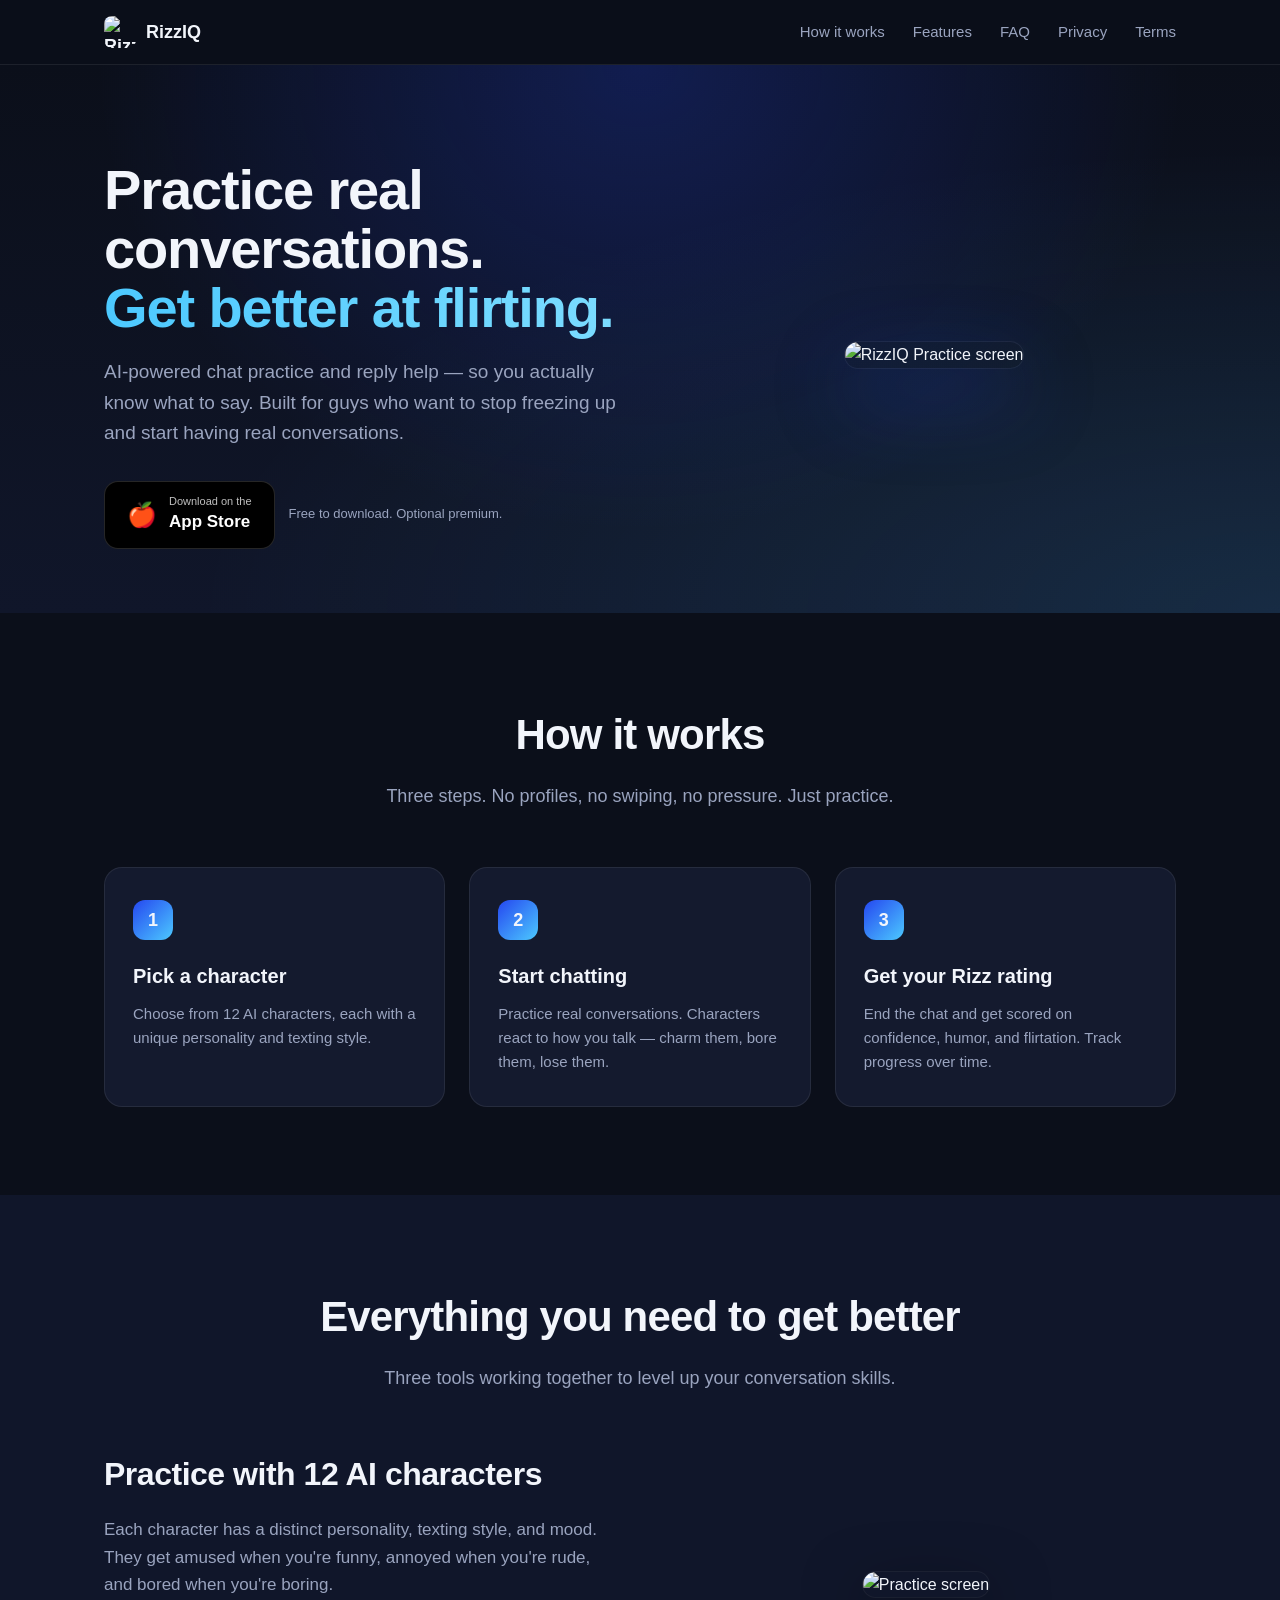
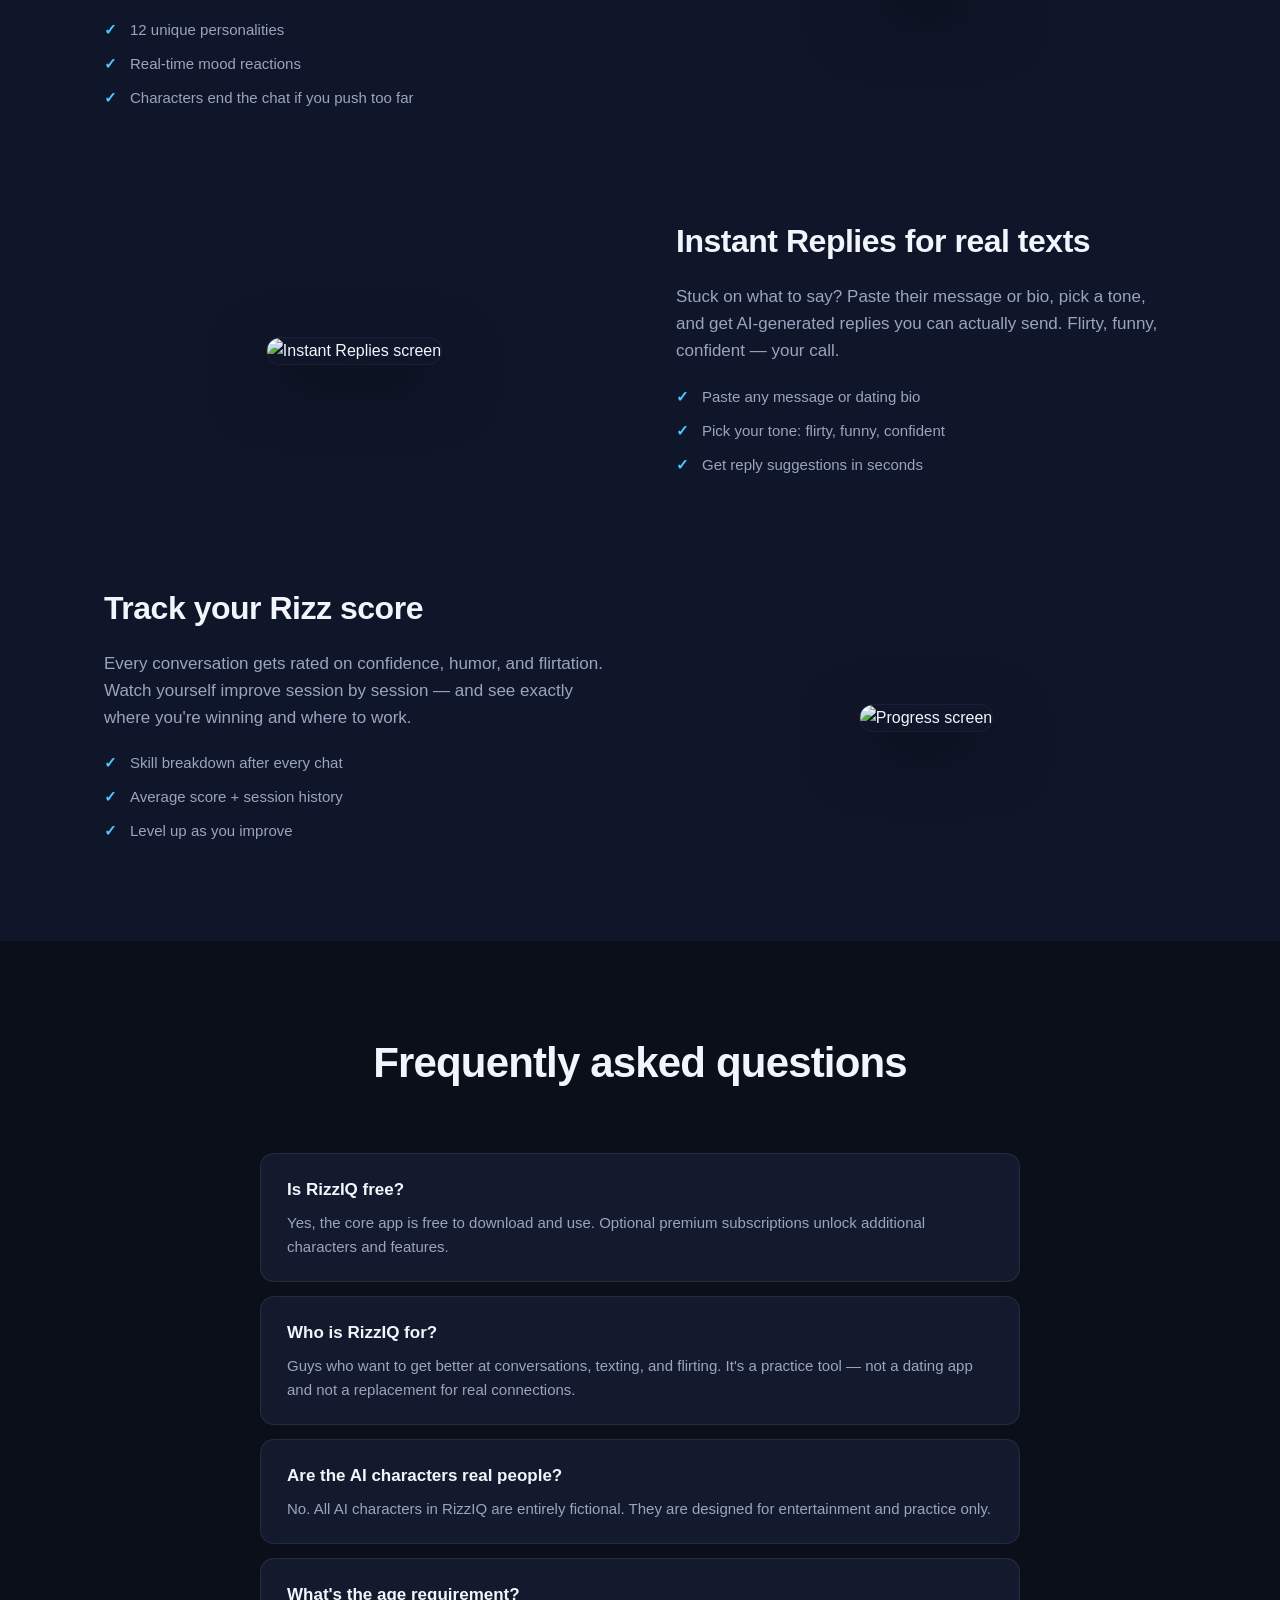
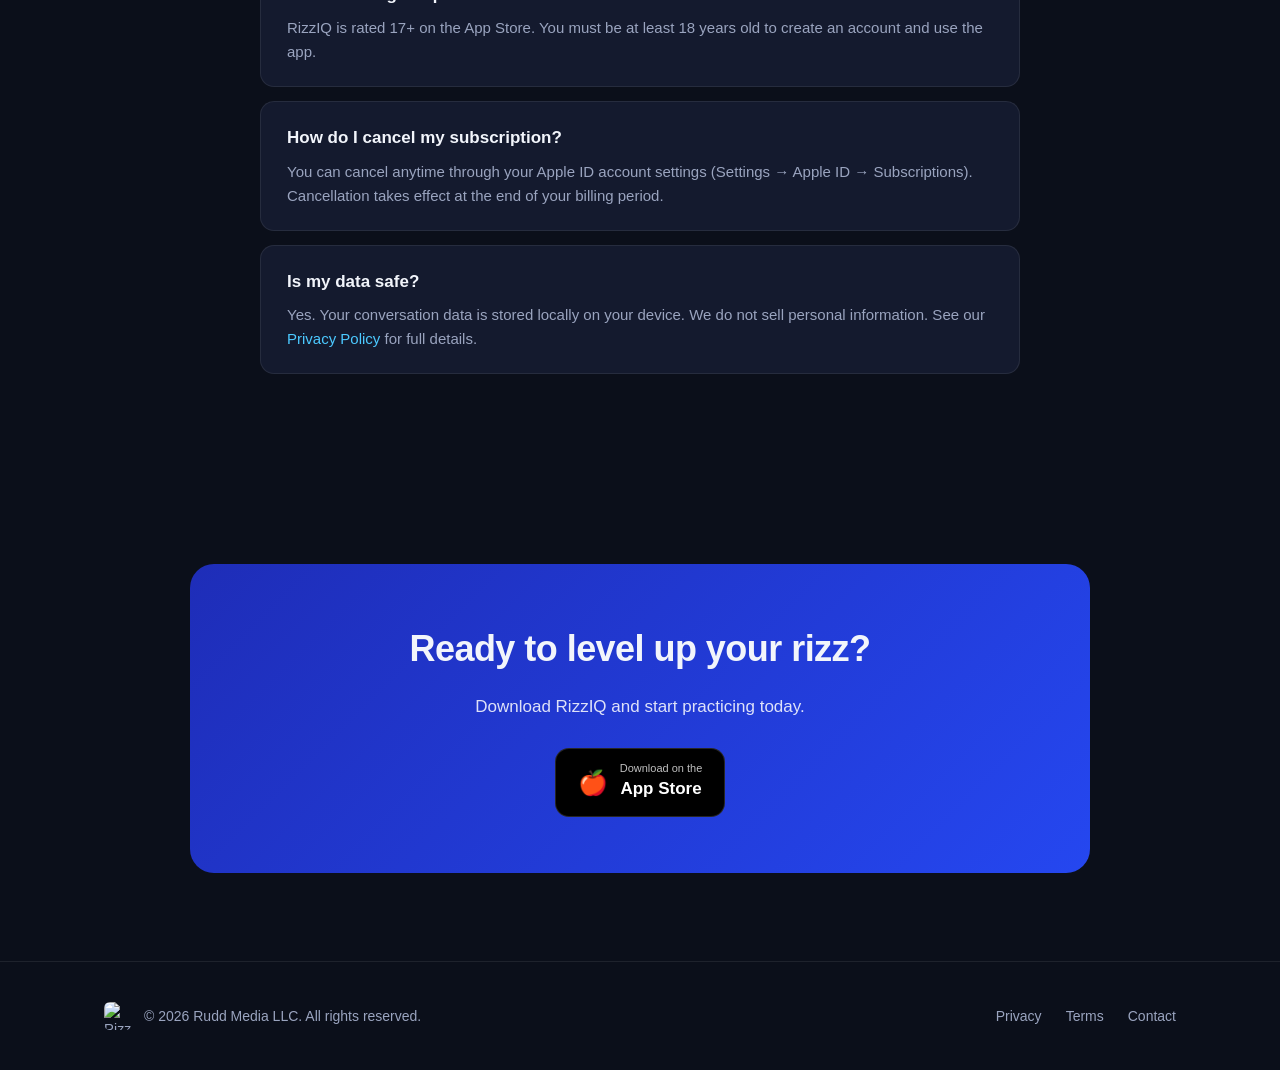
==== index.html @ af9d9a93 "Initial marketing site" ====
<!DOCTYPE html>
<html lang="en">
<head>
<meta charset="UTF-8" />
<meta name="viewport" content="width=device-width, initial-scale=1" />
<title>RizzIQ — Practice Real Conversations</title>
<meta name="description" content="AI-powered chat practice and reply help. Get better at flirting with realistic AI characters that respond like real people." />
<link rel="icon" type="image/png" href="logo.png" />
<link rel="stylesheet" href="styles.css" />
</head>
<body>
<nav class="nav">
  <div class="container nav-inner">
    <a href="/" class="nav-logo"><img src="logo.png" alt="RizzIQ" /> RizzIQ</a>
    <div class="nav-links">
      <a href="#how">How it works</a>
      <a href="#features">Features</a>
      <a href="#faq">FAQ</a>
      <a href="privacy.html">Privacy</a>
      <a href="terms.html">Terms</a>
    </div>
  </div>
</nav>
<section class="hero">
  <div class="container hero-grid">
    <div>
      <h1>Practice real conversations.<br /><span class="accent">Get better at flirting.</span></h1>
      <p class="lead">AI-powered chat practice and reply help — so you actually know what to say. Built for guys who want to stop freezing up and start having real conversations.</p>
      <div class="hero-cta">
        <a href="#" class="btn-appstore" aria-label="Download on the App Store">
          <span class="apple">🍎</span>
          <span><span class="small">Download on the</span><span class="big">App Store</span></span>
        </a>
        <span class="hero-note">Free to download. Optional premium.</span>
      </div>
    </div>
    <div class="hero-phone"><img src="screen-practice.png" alt="RizzIQ Practice screen" /></div>
  </div>
</section>
<section id="how">
  <div class="container">
    <div class="section-head"><h2>How it works</h2><p>Three steps. No profiles, no swiping, no pressure. Just practice.</p></div>
    <div class="steps">
      <div class="step"><div class="step-num">1</div><h3>Pick a character</h3><p>Choose from 12 AI characters, each with a unique personality and texting style.</p></div>
      <div class="step"><div class="step-num">2</div><h3>Start chatting</h3><p>Practice real conversations. Characters react to how you talk — charm them, bore them, lose them.</p></div>
      <div class="step"><div class="step-num">3</div><h3>Get your Rizz rating</h3><p>End the chat and get scored on confidence, humor, and flirtation. Track progress over time.</p></div>
    </div>
  </div>
</section>
<section id="features" class="features-alt">
  <div class="container">
    <div class="section-head"><h2>Everything you need to get better</h2><p>Three tools working together to level up your conversation skills.</p></div>
    <div class="feature-row">
      <div>
        <h3>Practice with 12 AI characters</h3>
        <p>Each character has a distinct personality, texting style, and mood. They get amused when you're funny, annoyed when you're rude, and bored when you're boring.</p>
        <ul><li>12 unique personalities</li><li>Real-time mood reactions</li><li>Characters end the chat if you push too far</li></ul>
      </div>
      <div class="feature-img"><img src="screen-practice.png" alt="Practice screen" /></div>
    </div>
    <div class="feature-row reverse">
      <div>
        <h3>Instant Replies for real texts</h3>
        <p>Stuck on what to say? Paste their message or bio, pick a tone, and get AI-generated replies you can actually send. Flirty, funny, confident — your call.</p>
        <ul><li>Paste any message or dating bio</li><li>Pick your tone: flirty, funny, confident</li><li>Get reply suggestions in seconds</li></ul>
      </div>
      <div class="feature-img"><img src="screen-replies.png" alt="Instant Replies screen" /></div>
    </div>
    <div class="feature-row">
      <div>
        <h3>Track your Rizz score</h3>
        <p>Every conversation gets rated on confidence, humor, and flirtation. Watch yourself improve session by session — and see exactly where you're winning and where to work.</p>
        <ul><li>Skill breakdown after every chat</li><li>Average score + session history</li><li>Level up as you improve</li></ul>
      </div>
      <div class="feature-img"><img src="screen-progress.png" alt="Progress screen" /></div>
    </div>
  </div>
</section>
<section id="faq">
  <div class="container">
    <div class="section-head"><h2>Frequently asked questions</h2></div>
    <div class="faq-list">
      <div class="faq-item"><h4>Is RizzIQ free?</h4><p>Yes, the core app is free to download and use. Optional premium subscriptions unlock additional characters and features.</p></div>
      <div class="faq-item"><h4>Who is RizzIQ for?</h4><p>Guys who want to get better at conversations, texting, and flirting. It's a practice tool — not a dating app and not a replacement for real connections.</p></div>
      <div class="faq-item"><h4>Are the AI characters real people?</h4><p>No. All AI characters in RizzIQ are entirely fictional. They are designed for entertainment and practice only.</p></div>
      <div class="faq-item"><h4>What's the age requirement?</h4><p>RizzIQ is rated 17+ on the App Store. You must be at least 18 years old to create an account and use the app.</p></div>
      <div class="faq-item"><h4>How do I cancel my subscription?</h4><p>You can cancel anytime through your Apple ID account settings (Settings → Apple ID → Subscriptions). Cancellation takes effect at the end of your billing period.</p></div>
      <div class="faq-item"><h4>Is my data safe?</h4><p>Yes. Your conversation data is stored locally on your device. We do not sell personal information. See our <a href="privacy.html">Privacy Policy</a> for full details.</p></div>
    </div>
  </div>
</section>
<section>
  <div class="container">
    <div class="cta-banner">
      <h2>Ready to level up your rizz?</h2>
      <p>Download RizzIQ and start practicing today.</p>
      <a href="#" class="btn-appstore" aria-label="Download on the App Store">
        <span class="apple">🍎</span>
        <span><span class="small">Download on the</span><span class="big">App Store</span></span>
      </a>
    </div>
  </div>
</section>
<footer>
  <div class="container footer-inner">
    <div class="footer-left"><img src="logo.png" alt="RizzIQ" /><span>© 2026 Rudd Media LLC. All rights reserved.</span></div>
    <div class="footer-links"><a href="privacy.html">Privacy</a><a href="terms.html">Terms</a><a href="mailto:jake@ruddmedia.com">Contact</a></div>
  </div>
</footer>
</body>
</html>
---- styles.css ----
:root {
  --bg: #0B0F1A;
  --bg-2: #10162A;
  --deep: #1E2DB8;
  --royal: #2547F0;
  --cyan: #4CC9FF;
  --text: #F2F5FB;
  --muted: #9AA4BF;
  --card: #141A2E;
  --border: rgba(255,255,255,0.08);
  --radius: 18px;
}
* { box-sizing: border-box; margin: 0; padding: 0; }
html { scroll-behavior: smooth; }
body {
  font-family: -apple-system, BlinkMacSystemFont, "Inter", "Segoe UI", Roboto, sans-serif;
  background: var(--bg);
  color: var(--text);
  line-height: 1.6;
  -webkit-font-smoothing: antialiased;
}
a { color: var(--cyan); text-decoration: none; }
a:hover { opacity: 0.85; }
img { max-width: 100%; display: block; }
.container { max-width: 1120px; margin: 0 auto; padding: 0 24px; }
.nav {
  position: sticky; top: 0; z-index: 50;
  background: rgba(11,15,26,0.85);
  backdrop-filter: blur(12px);
  border-bottom: 1px solid var(--border);
}
.nav-inner { display: flex; align-items: center; justify-content: space-between; height: 64px; }
.nav-logo { display: flex; align-items: center; gap: 10px; font-weight: 800; font-size: 18px; color: var(--text); }
.nav-logo img { width: 32px; height: 32px; border-radius: 8px; }
.nav-links { display: flex; gap: 28px; }
.nav-links a { color: var(--muted); font-weight: 500; font-size: 15px; }
.nav-links a:hover { color: var(--text); }
.hero {
  position: relative;
  padding: 96px 0 64px;
  background:
    radial-gradient(ellipse at top, rgba(37,71,240,0.25), transparent 60%),
    radial-gradient(ellipse at bottom right, rgba(76,201,255,0.12), transparent 60%),
    linear-gradient(180deg, var(--bg) 0%, var(--bg-2) 100%);
  overflow: hidden;
}
.hero-grid { display: grid; grid-template-columns: 1.1fr 1fr; gap: 56px; align-items: center; }
.hero h1 { font-size: 56px; line-height: 1.05; font-weight: 800; letter-spacing: -0.02em; margin-bottom: 20px; }
.hero h1 .accent { background: linear-gradient(90deg, var(--cyan), #7BDCFF); -webkit-background-clip: text; background-clip: text; color: transparent; }
.hero p.lead { font-size: 19px; color: var(--muted); margin-bottom: 32px; max-width: 540px; }
.hero-cta { display: flex; gap: 14px; flex-wrap: wrap; align-items: center; }
.btn-appstore { display: inline-flex; align-items: center; gap: 12px; background: #000; color: #fff; padding: 14px 22px; border-radius: 14px; font-weight: 600; font-size: 16px; border: 1px solid rgba(255,255,255,0.15); transition: transform 0.15s ease; }
.btn-appstore:hover { transform: translateY(-2px); opacity: 1; }
.btn-appstore .apple { font-size: 24px; }
.btn-appstore .small { font-size: 11px; font-weight: 400; opacity: 0.75; display: block; line-height: 1; margin-bottom: 2px; }
.btn-appstore .big { font-size: 17px; font-weight: 600; line-height: 1.1; }
.hero-note { color: var(--muted); font-size: 13px; }
.hero-phone { position: relative; display: flex; justify-content: center; }
.hero-phone img { max-height: 620px; border-radius: 32px; box-shadow: 0 30px 80px rgba(37,71,240,0.35), 0 0 0 1px rgba(255,255,255,0.06); }
section { padding: 88px 0; }
.section-head { text-align: center; margin-bottom: 56px; }
.section-head h2 { font-size: 42px; font-weight: 800; letter-spacing: -0.02em; margin-bottom: 14px; }
.section-head p { color: var(--muted); font-size: 18px; max-width: 640px; margin: 0 auto; }
.steps { display: grid; grid-template-columns: repeat(3, 1fr); gap: 24px; }
.step { background: var(--card); border: 1px solid var(--border); border-radius: var(--radius); padding: 32px 28px; }
.step-num { display: inline-flex; align-items: center; justify-content: center; width: 40px; height: 40px; border-radius: 12px; background: linear-gradient(135deg, var(--royal), var(--cyan)); font-weight: 800; font-size: 18px; margin-bottom: 20px; }
.step h3 { font-size: 20px; margin-bottom: 10px; }
.step p { color: var(--muted); font-size: 15px; }
.features-alt { background: var(--bg-2); }
.feature-row { display: grid; grid-template-columns: 1fr 1fr; gap: 72px; align-items: center; margin-bottom: 96px; }
.feature-row:last-child { margin-bottom: 0; }
.feature-row.reverse { direction: rtl; }
.feature-row.reverse > * { direction: ltr; }
.feature-row h3 { font-size: 32px; font-weight: 800; letter-spacing: -0.015em; margin-bottom: 16px; }
.feature-row p { color: var(--muted); font-size: 17px; margin-bottom: 12px; }
.feature-row ul { list-style: none; margin-top: 20px; }
.feature-row ul li { color: var(--muted); font-size: 15px; padding-left: 26px; position: relative; margin-bottom: 10px; }
.feature-row ul li::before { content: '✓'; color: var(--cyan); font-weight: 700; position: absolute; left: 0; }
.feature-img { display: flex; justify-content: center; }
.feature-img img { max-height: 560px; border-radius: 26px; box-shadow: 0 20px 60px rgba(0,0,0,0.5), 0 0 0 1px rgba(255,255,255,0.06); }
.faq-list { max-width: 760px; margin: 0 auto; }
.faq-item { background: var(--card); border: 1px solid var(--border); border-radius: 14px; padding: 22px 26px; margin-bottom: 14px; }
.faq-item h4 { font-size: 17px; margin-bottom: 8px; }
.faq-item p { color: var(--muted); font-size: 15px; }
.cta-banner { background: linear-gradient(135deg, var(--deep), var(--royal)); border-radius: 24px; padding: 56px 48px; text-align: center; margin: 0 auto; max-width: 900px; }
.cta-banner h2 { font-size: 36px; margin-bottom: 16px; letter-spacing: -0.015em; }
.cta-banner p { color: rgba(255,255,255,0.85); margin-bottom: 28px; font-size: 17px; }
.cta-banner .btn-appstore { background: #000; }
footer { border-top: 1px solid var(--border); padding: 40px 0; background: var(--bg); }
.footer-inner { display: flex; justify-content: space-between; align-items: center; flex-wrap: wrap; gap: 20px; }
.footer-left { display: flex; align-items: center; gap: 12px; color: var(--muted); font-size: 14px; }
.footer-left img { width: 28px; height: 28px; border-radius: 6px; }
.footer-links { display: flex; gap: 24px; }
.footer-links a { color: var(--muted); font-size: 14px; }
.footer-links a:hover { color: var(--text); }
.legal { max-width: 780px; margin: 0 auto; padding: 72px 24px; }
.legal h1 { font-size: 40px; margin-bottom: 8px; letter-spacing: -0.02em; }
.legal .meta { color: var(--muted); font-size: 14px; margin-bottom: 40px; }
.legal h2 { font-size: 22px; margin-top: 36px; margin-bottom: 12px; color: var(--text); }
.legal p { color: #D1D7E6; margin-bottom: 14px; font-size: 16px; }
.legal ul { list-style: none; margin-bottom: 14px; }
.legal ul li { color: #D1D7E6; font-size: 16px; padding-left: 20px; position: relative; margin-bottom: 8px; }
.legal ul li::before { content: '•'; color: var(--cyan); position: absolute; left: 4px; }
.legal a { color: var(--cyan); }
@media (max-width: 880px) {
  .hero { padding: 56px 0 40px; }
  .hero-grid { grid-template-columns: 1fr; gap: 40px; }
  .hero h1 { font-size: 40px; }
  .hero-phone img { max-height: 500px; }
  .steps { grid-template-columns: 1fr; }
  .feature-row { grid-template-columns: 1fr; gap: 32px; margin-bottom: 64px; }
  .feature-row.reverse { direction: ltr; }
  .section-head h2 { font-size: 32px; }
  .cta-banner { padding: 40px 24px; }
  .cta-banner h2 { font-size: 28px; }
  .nav-links { gap: 18px; }
  .nav-links a { font-size: 14px; }
  section { padding: 64px 0; }
}
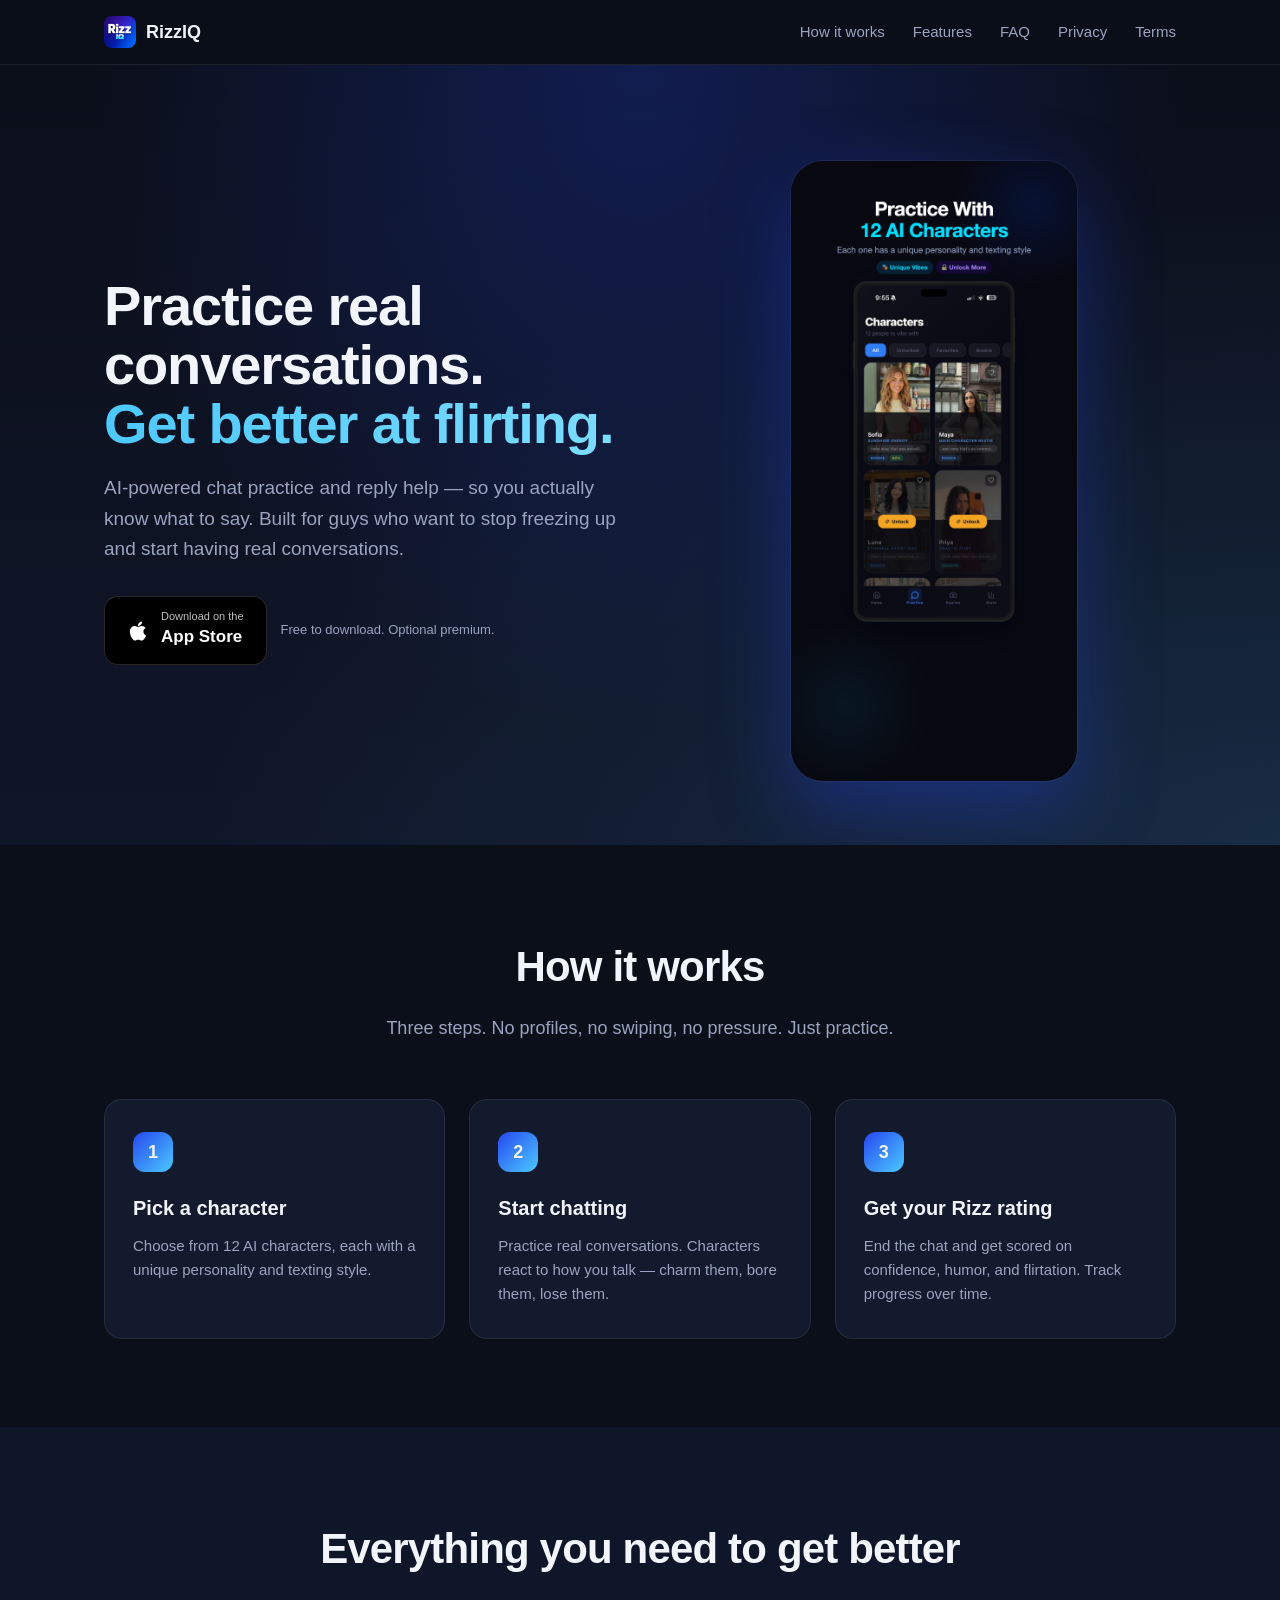
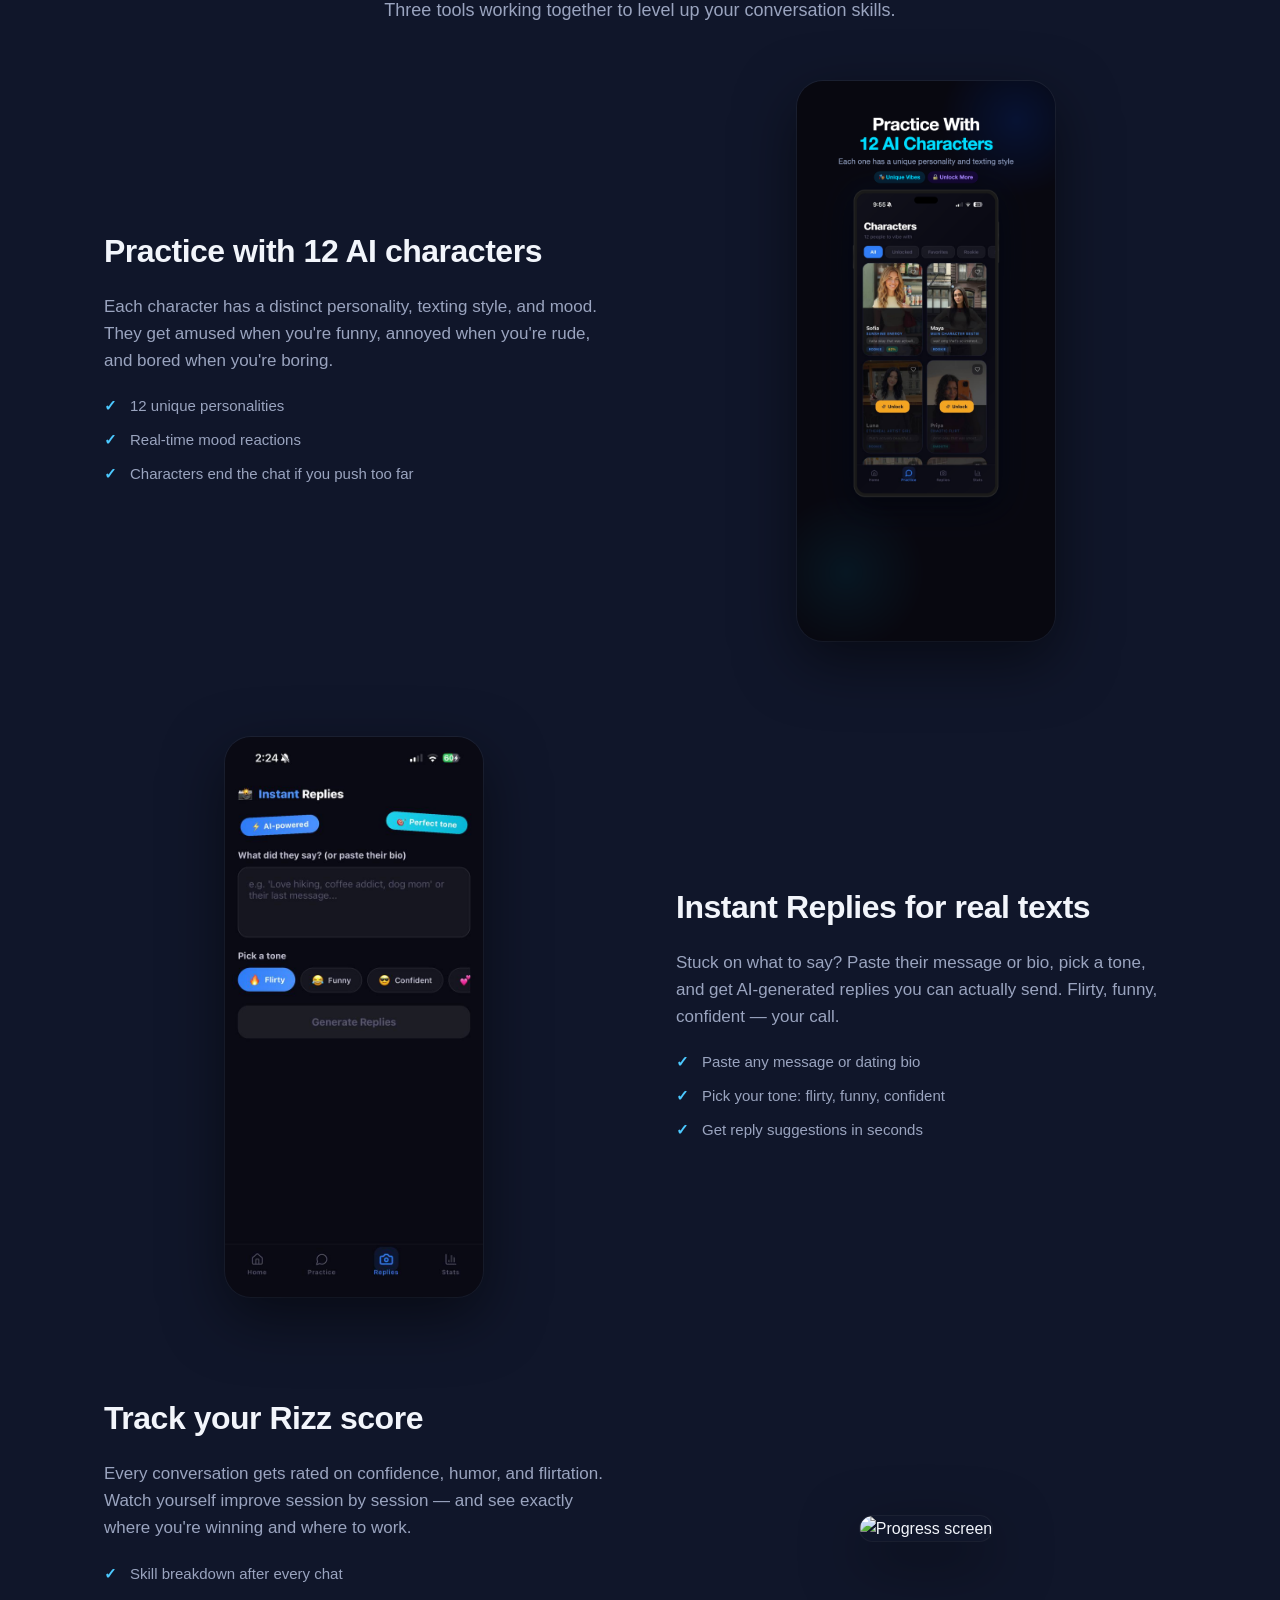
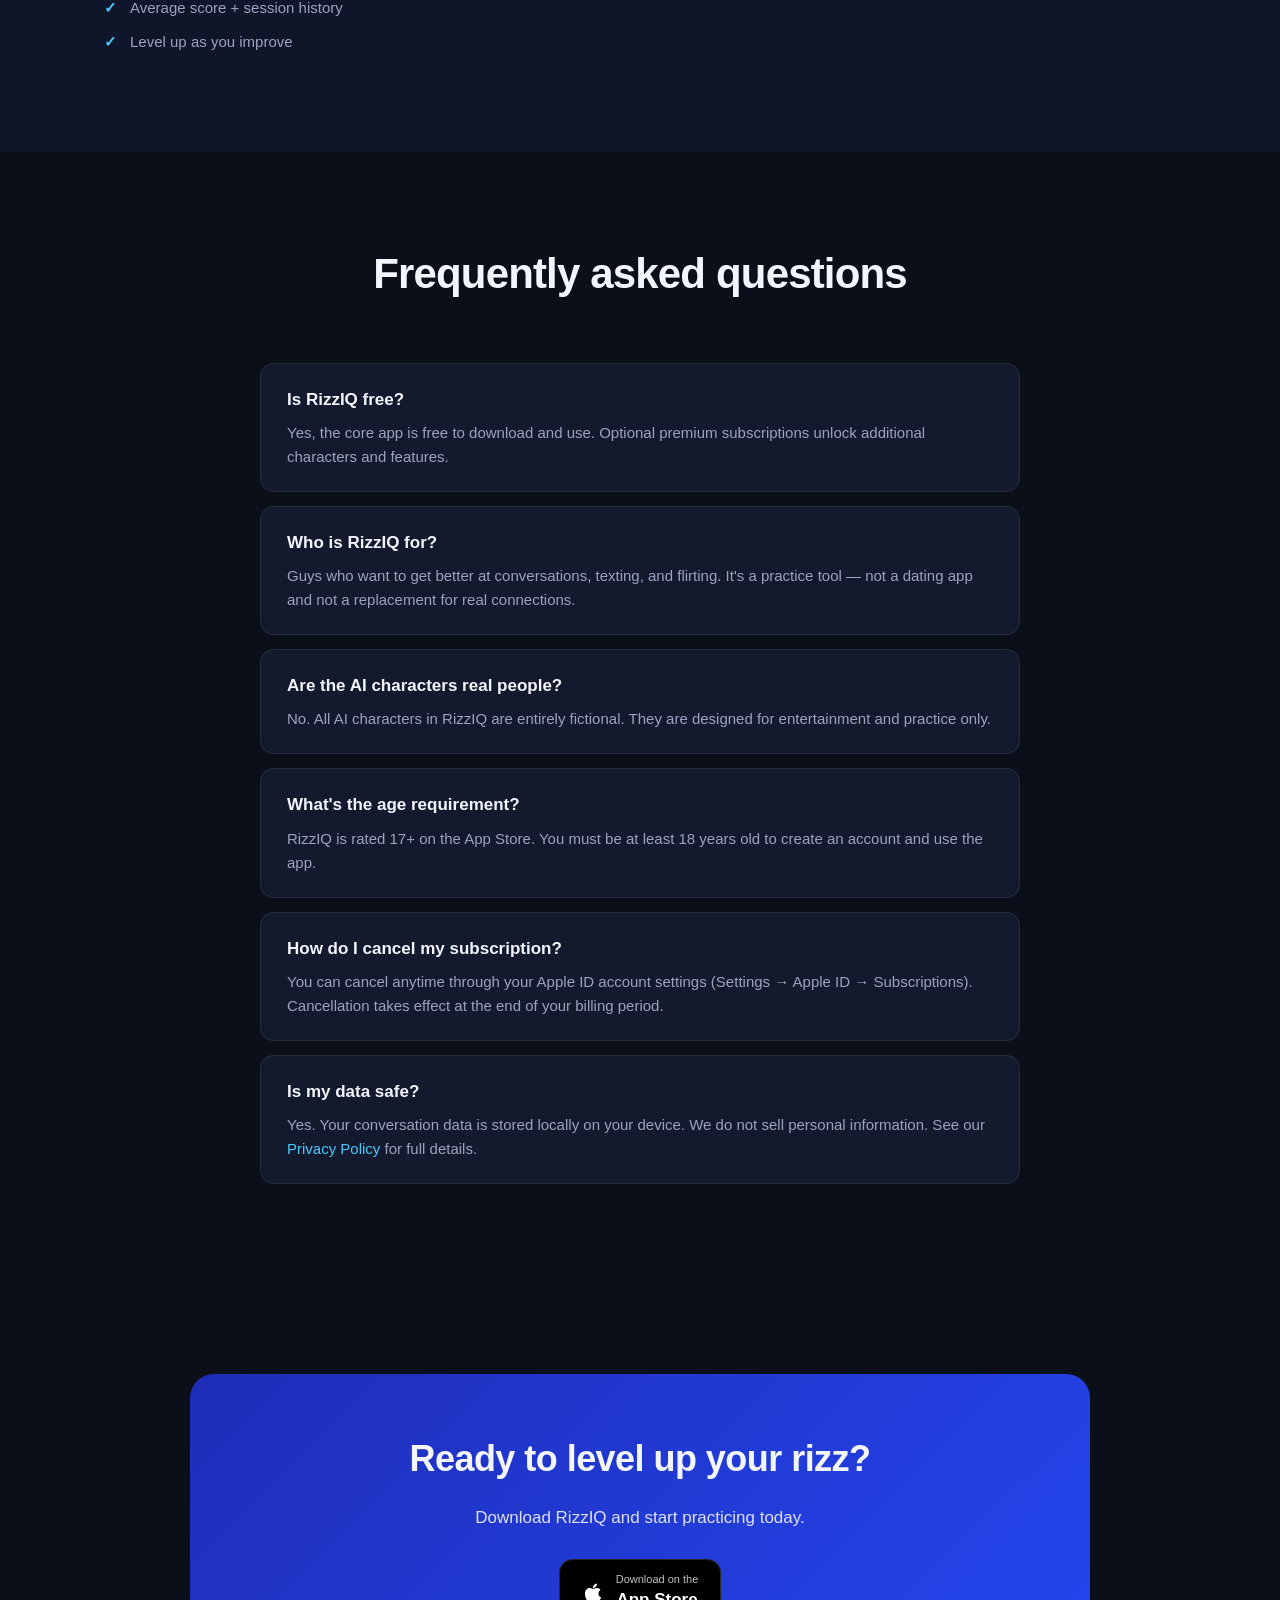
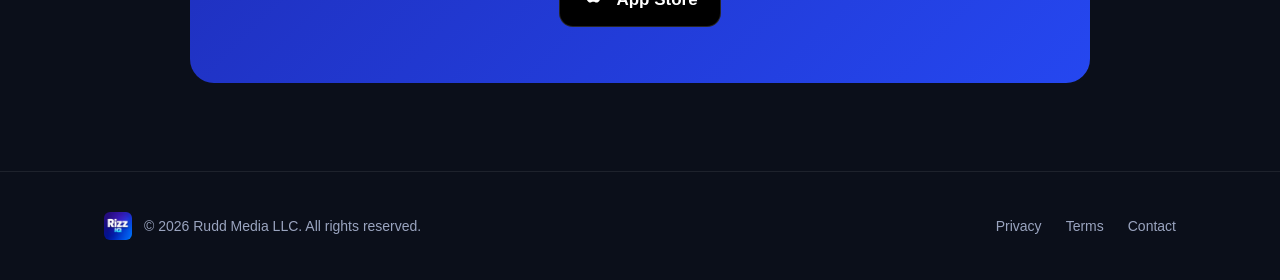
==== commit 7161f316: "Update index.html" ====
--- a/index.html
+++ b/index.html
@@ -28,7 +28,7 @@
       <p class="lead">AI-powered chat practice and reply help — so you actually know what to say. Built for guys who want to stop freezing up and start having real conversations.</p>
       <div class="hero-cta">
         <a href="#" class="btn-appstore" aria-label="Download on the App Store">
-          <span class="apple">🍎</span>
+          <svg class="apple" xmlns="http://www.w3.org/2000/svg" viewBox="0 0 384 512" width="22" height="22" fill="currentColor" aria-hidden="true"><path d="M318.7 268.7c-.2-36.7 16.4-64.4 50-84.8-18.8-26.9-47.2-41.7-84.7-44.6-35.5-2.8-74.3 20.7-88.5 20.7-15 0-49.4-19.7-76.4-19.7C63.3 141.2 4 184.8 4 273.5q0 39.3 14.4 81.2c12.8 36.7 59 126.7 107.2 125.2 25.2-.6 43-17.9 75.8-17.9 31.8 0 48.3 17.9 76.4 17.9 48.6-.7 90.4-82.5 102.6-119.3-65.2-30.7-61.7-90-61.7-91.9zm-56.6-164.2c27.3-32.4 24.8-61.9 24-72.5-24.1 1.4-52 16.4-67.9 34.9-17.5 19.8-27.8 44.3-25.6 71.9 26.1 2 49.9-11.4 69.5-34.3z"/></svg>
           <span><span class="small">Download on the</span><span class="big">App Store</span></span>
         </a>
         <span class="hero-note">Free to download. Optional premium.</span>
@@ -95,7 +95,7 @@
       <h2>Ready to level up your rizz?</h2>
       <p>Download RizzIQ and start practicing today.</p>
       <a href="#" class="btn-appstore" aria-label="Download on the App Store">
-        <span class="apple">🍎</span>
+        <svg class="apple" xmlns="http://www.w3.org/2000/svg" viewBox="0 0 384 512" width="22" height="22" fill="currentColor" aria-hidden="true"><path d="M318.7 268.7c-.2-36.7 16.4-64.4 50-84.8-18.8-26.9-47.2-41.7-84.7-44.6-35.5-2.8-74.3 20.7-88.5 20.7-15 0-49.4-19.7-76.4-19.7C63.3 141.2 4 184.8 4 273.5q0 39.3 14.4 81.2c12.8 36.7 59 126.7 107.2 125.2 25.2-.6 43-17.9 75.8-17.9 31.8 0 48.3 17.9 76.4 17.9 48.6-.7 90.4-82.5 102.6-119.3-65.2-30.7-61.7-90-61.7-91.9zm-56.6-164.2c27.3-32.4 24.8-61.9 24-72.5-24.1 1.4-52 16.4-67.9 34.9-17.5 19.8-27.8 44.3-25.6 71.9 26.1 2 49.9-11.4 69.5-34.3z"/></svg>
         <span><span class="small">Download on the</span><span class="big">App Store</span></span>
       </a>
     </div>
